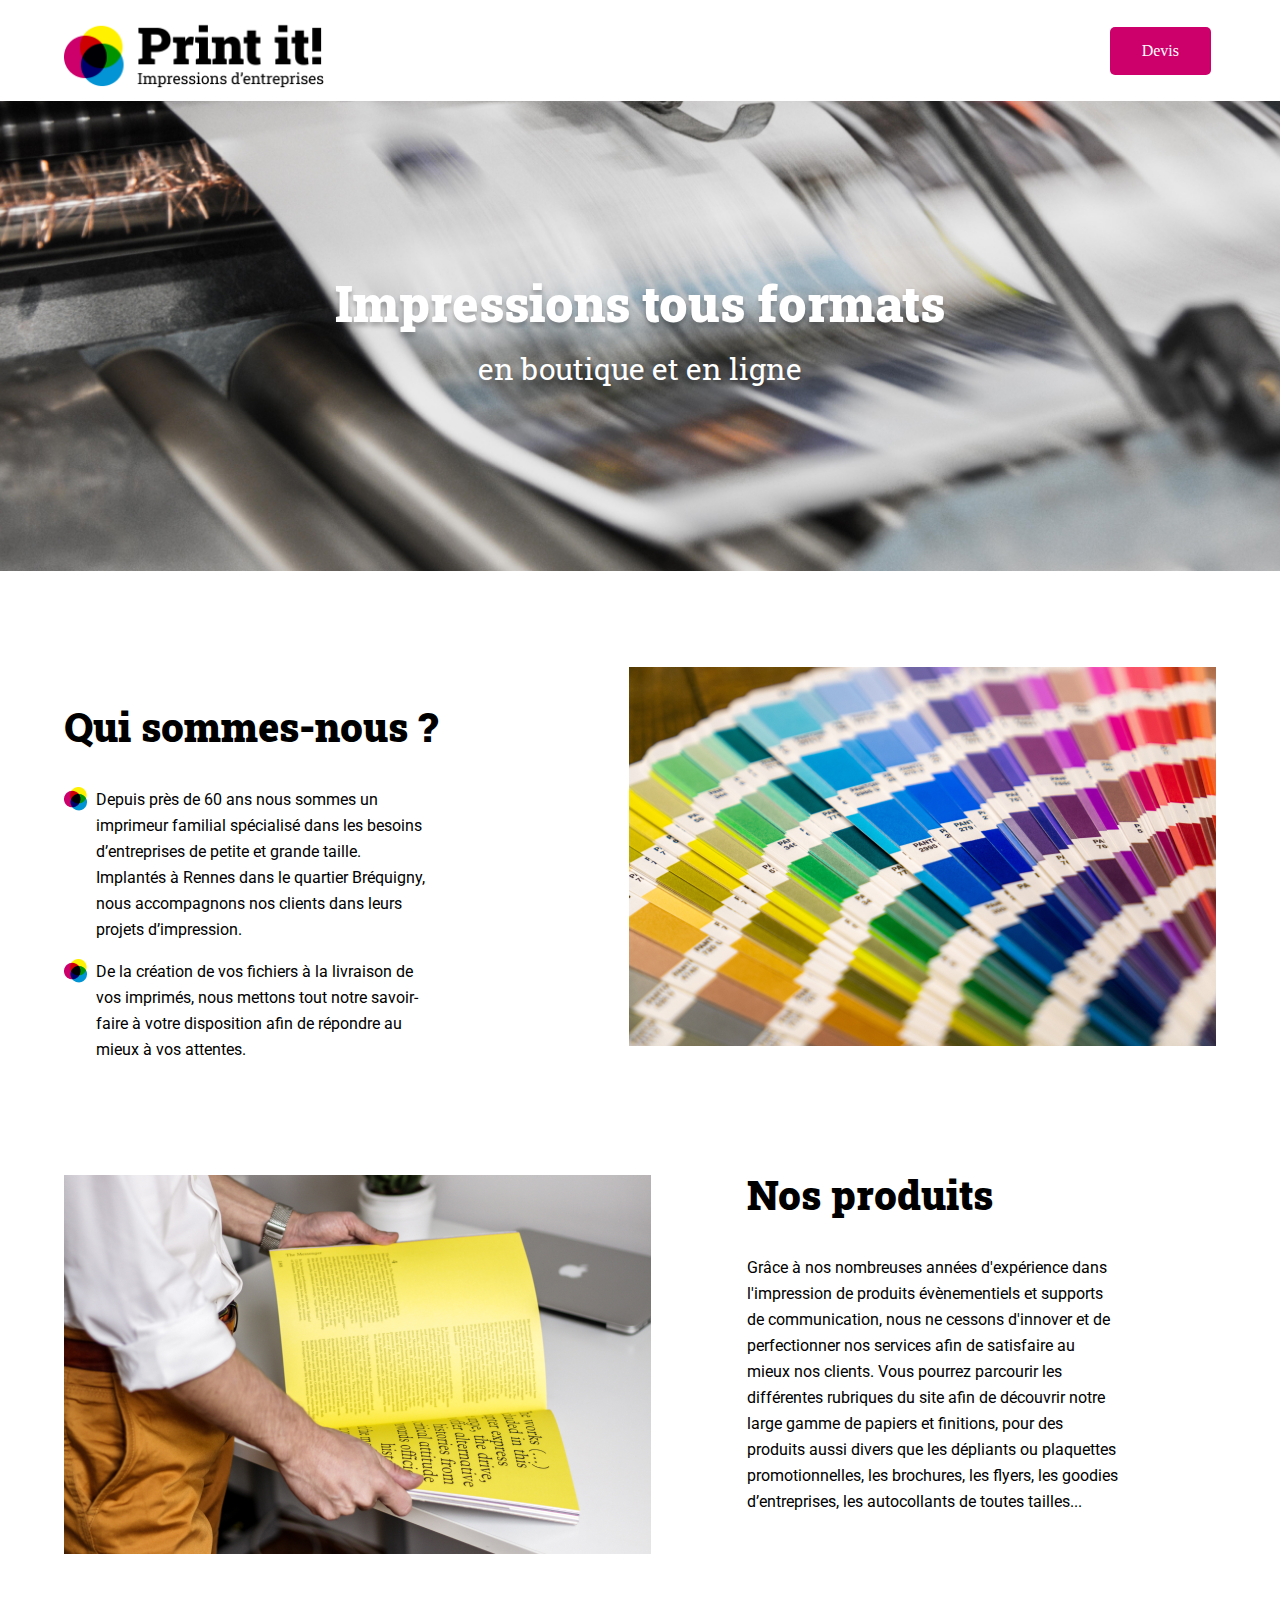
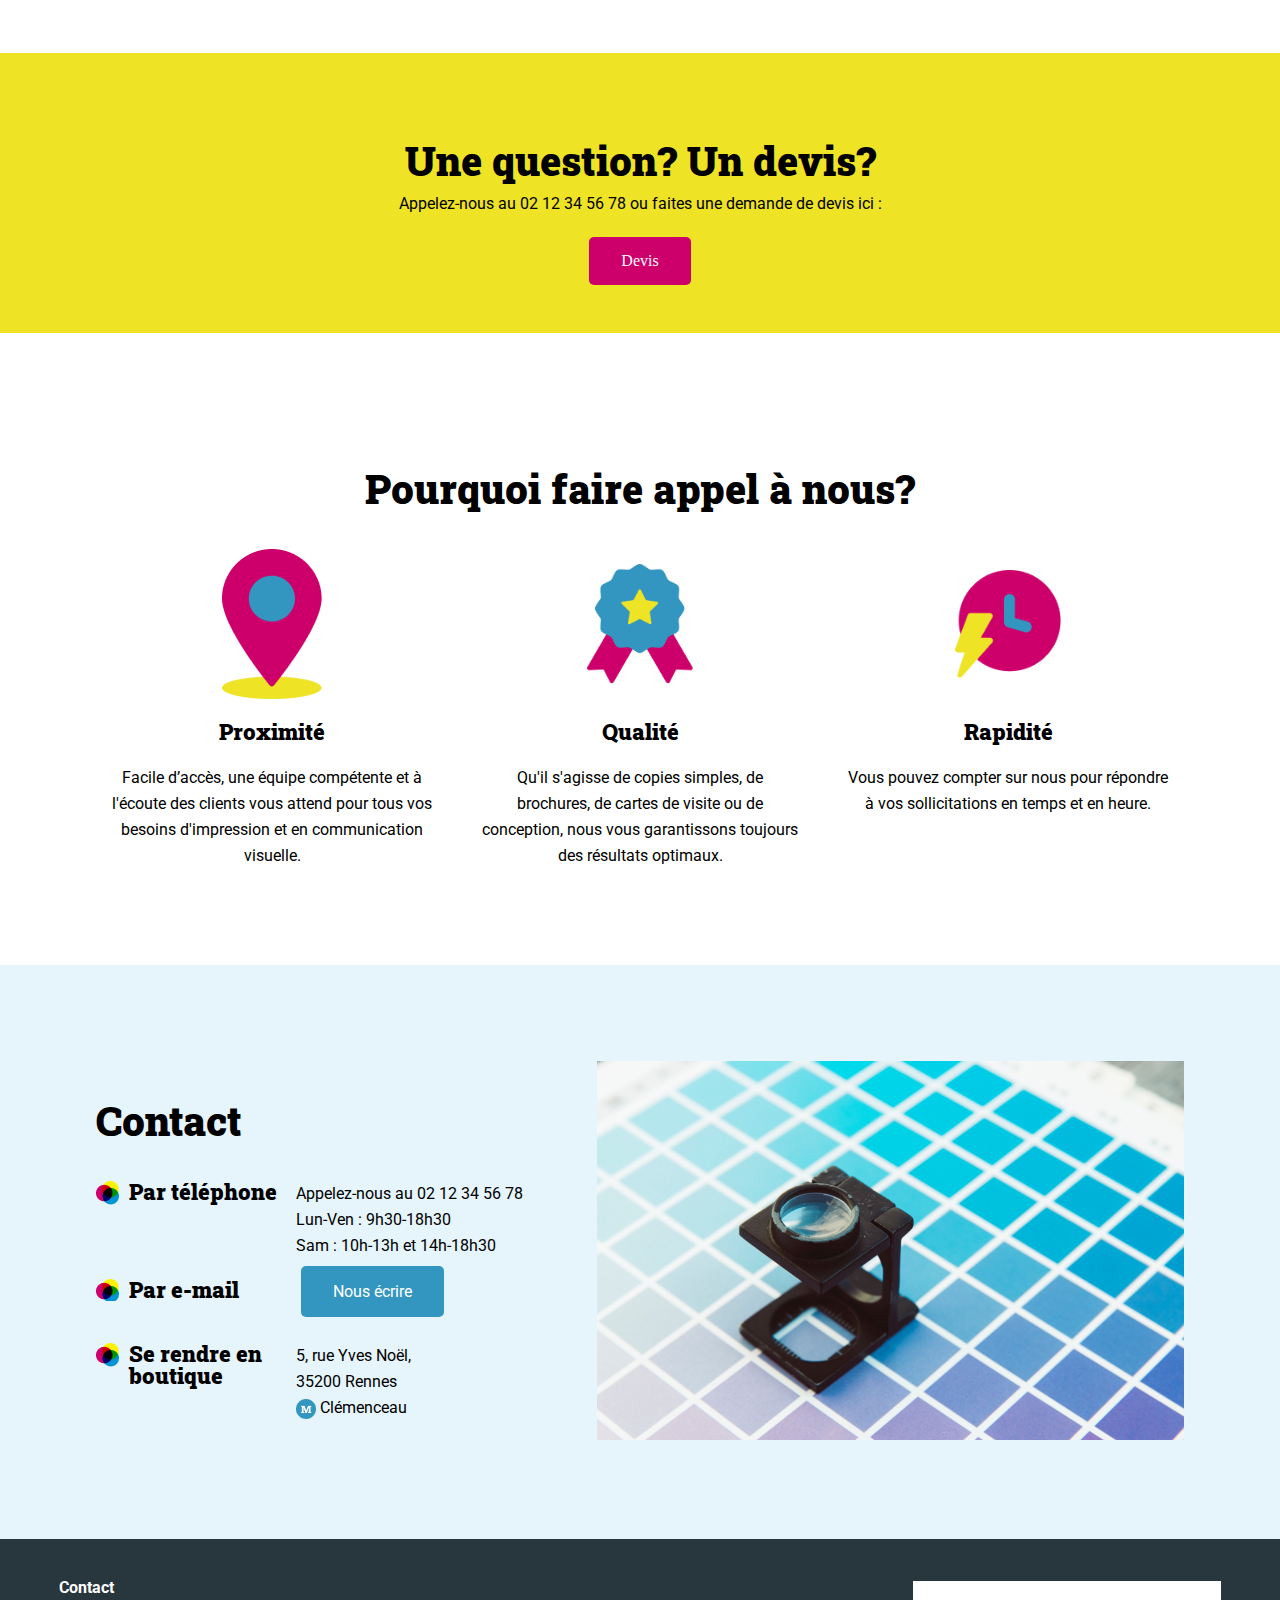
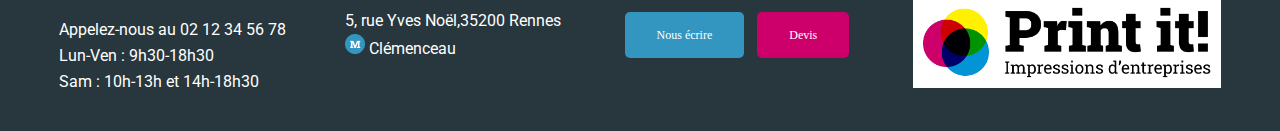
==== index.html @ c3cb7c1a "Print-it-JS-main" ====
<!DOCTYPE html>
<html lang="fr">
<head>
	<meta charset="UTF-8">
	<meta name="viewport" content="width=device-width, initial-scale=1.0">
	<title>Print it ! - Impressions d'entreprise</title>
	<link rel="stylesheet" href="./assets/style.css">
	<link rel="preconnect" href="https://fonts.googleapis.com">
	<link rel="preconnect" href="https://fonts.gstatic.com" crossorigin>
	<link href="https://fonts.googleapis.com/css2?family=Roboto:wght@400;700&family=Roboto+Slab:wght@400;900&display=swap" rel="stylesheet">
</head>
<body>
<header class="container">
	<h1>
		<img class="logo" src="./assets/images/logo.png" alt="Print it ! Impressions d'entreprises" >
	</h1>
	<a class="btn devis" href="mailto:contact@print-it.tld">Devis</a>
</header>
<main>
	<div id="banner">
		<img class="banner-img" src="./assets/images/slideshow/slide1.jpg" alt="Banner Print-it">
		<p>Impressions tous formats <span>en boutique et en ligne</span></p>
		<div class="dots">
		</div>
	</div>
	<section id="about-us" class="container">
		<div>
			<h2>Qui sommes-nous ?</h2>
			<ul>
				<li>Depuis près de 60 ans nous sommes un imprimeur familial spécialisé dans les besoins d’entreprises de petite et grande taille. Implantés à Rennes dans le quartier Bréquigny, nous accompagnons nos clients dans leurs projets d’impression.</li>
				<li>De la création de vos fichiers à la livraison de vos imprimés, nous mettons tout notre savoir-faire à votre disposition afin de répondre au mieux à vos attentes.</li>
			</ul>
		</div>
		<aside>
			<img src="./assets/images/colors.jpg" alt="palette multicolore">
		</aside>
	</section>
	<section id="products" class="container">
		<div>
			<h2>Nos produits</h2>
			<p>Grâce à nos nombreuses années d'expérience dans l'impression de produits évènementiels et supports de communication, nous ne cessons d'innover et de perfectionner nos services afin de satisfaire au mieux nos clients. Vous pourrez parcourir les différentes rubriques du site afin de découvrir notre large gamme de papiers et finitions, pour des produits aussi divers que les dépliants ou plaquettes promotionnelles, les brochures, les flyers, les goodies d’entreprises, les autocollants de toutes tailles... </p>
		</div>
		<aside>
			<img src="./assets/images/yellow-book.jpg" alt="Imprimeur avec un livre jaune dans les mains">
		</aside>

	</section>
	<section id="question" class="bg-yellow">
		<h2>Une question? Un devis?</h2>
		<p>Appelez-nous au 02 12 34 56 78 ou faites une demande de devis ici :</p>
		<a href="mailto:contact@print-it.tld" class="btn devis">Devis</a>
	</section>
	<section id="why-us" class="container">
		<h2>Pourquoi faire appel à nous?</h2>
		<div>
			<article>
				<img src="./assets/images/proximity-icon.png" alt="Icone Proximité">
				<h3>Proximité</h3>
				<p>Facile d’accès, une équipe compétente et à l'écoute des clients vous attend pour tous vos besoins d'impression et en communication visuelle.</p>
			</article>
			<article>
				<img src="./assets/images/quality-icon.png" alt="Icone Qualité">
				<h3>Qualité</h3>
				<p>Qu'il s'agisse de copies simples, de brochures, de cartes de visite ou de conception, nous vous garantissons toujours des résultats optimaux.</p>
			</article>
			<article>
				<img src="./assets/images/speedy-icon.png" alt="Rapidité Qualité">
				<h3>Rapidité</h3>
				<p>Vous pouvez compter sur nous pour répondre à vos sollicitations en temps et en heure.</p>
			</article>
		</div>
	</section>
	<section id="contact" class="bg-lightblue">
		<div class="container">
			<div>
				<h2>Contact</h2>
				<div>
					<h3>Par téléphone</h3>
					<ul>
						<li>Appelez-nous au 02 12 34 56 78</li>
						<li>Lun-Ven : 9h30-18h30</li>
						<li>Sam : 10h-13h et 14h-18h30</li>
					</ul>
				</div>
				<div>
					<h3>Par e-mail</h3>
					<p>
						<a href="mailto:contact@print-it.tld" class="btn">Nous écrire</a>
					</p>
				</div>
				<div>
					<h3>Se rendre en boutique</h3>
					<p>5, rue Yves Noël,<br>
						35200 Rennes<br>
						<img class="inline-icon" src="./assets/images/metro.png" alt="metro"/> Clémenceau</p>
				</div>
			</div>
			<div>
				<img src="./assets/images/magnifying-glass.jpg" alt="Loupe avec palette bleue">
			</div>

		</div>
	</section>
</main>
<footer>
	<div>
		<p class="footer-contact">Contact</p>
		<ul>
			<li>Appelez-nous au 02 12 34 56 78</li>
			<li>Lun-Ven : 9h30-18h30</li>
			<li>Sam : 10h-13h et 14h-18h30</li>
		</ul>
	</div>
	<div>
		<p>5, rue Yves Noël,35200 Rennes<br>
			<img src="./assets/images/metro.png" alt="metro"/> Clémenceau</p>
	</div>
	<div>
		<a href="mailto:contact@print-it.tld" class="btn">Nous écrire</a>
		<a href="mailto:contact@print-it.tld?subject=Demande&nbsp;de&nbsp;devis" class="btn devis">Devis</a>
	</div>
	<div>
		<img class="footer-logo" src="./assets/images/logo.png" alt="Print it ! Impressions d'entreprises" >
	</div>
</footer>
<script src="./assets/script.js"></script>
</body>
</html>
---- assets/style.css ----
/* variables declaration */
:root {
	--primary-color: #3396C0;
	--secondary-color: #CD006B;
	--third-color: #EEE325;
}

/* Reset CSS */
* {
	-webkit-box-sizing: border-box;
	-moz-box-sizing: border-box;
	box-sizing: border-box;
}
html, body, div, span, applet, object, iframe,
h1, h2, h3, h4, h5, h6, p, blockquote, pre,
a, abbr, acronym, address, big, cite, code,
del, dfn, em, img, ins, kbd, q, s, samp,
small, strike, strong, sub, sup, tt, var,
b, u, i, center,
dl, dt, dd, ol, ul, li,
fieldset, form, label, legend,
table, caption, tbody, tfoot, thead, tr, th, td,
article, aside, canvas, details, embed,
figure, figcaption, footer, header, hgroup,
menu, nav, output, ruby, section, summary,
time, mark, audio, video {
	margin: 0;
	padding: 0;
	border: 0;
	font: inherit;
	font-size: 100%;
	vertical-align: baseline;
}
/* HTML5 display-role reset for older browsers */
article, aside, details, figcaption, figure,
footer, header, hgroup, menu, nav, section {
	display: block;
}
body {
	line-height: 1;
}
ol, ul {
	list-style: none;
}
blockquote, q {
	quotes: none;
}
blockquote:before, blockquote:after,
q:before, q:after {
	content: none;
}
table {
	border-collapse: collapse;
	border-spacing: 0;
}
body {

}
section {
	margin-block: 6em;
}
h2 {
	font-family: 'Roboto Slab', sans-serif;
	font-size: 40px;
	font-weight: 900;
	margin-block: 1em;
}
h3{
	font-family: 'Roboto Slab', sans-serif;
	font-size: 22px;
	font-weight: 900;
	margin-block: 1em;
}

p, li {
	font-family: Roboto, sans-serif;
	font-size: 16px;
	line-height: 26px;
}
.container {
	max-width: 1440px;
	margin-inline:auto;
	padding-inline: 5%;
}
header {
	display: flex;
	justify-content: space-between;
	align-items: center;
}
.logo{
	width: 260px;
	margin-block: 10px;
}

.btn {
	background-color: var(--primary-color) ;
	padding: 16px 32px;
	margin-inline:5px;
	border-radius: 5px;
	color: white;
	text-decoration: none;
}
.devis {
	background-color: var(--secondary-color);
}

#banner {
	display: flex;
	flex-direction: column;
	align-items: center;
	justify-content: center;
	width: 100%;
	min-height: 470px;
	position: relative;
}
.banner-img {
	position: absolute;
	width: 100%;
	height: 100%;
	z-index: -1;
	object-fit: cover;
	object-position: center;
}
/* Code CSS en prévision de l'ajout d'un carousel pour la bannière */
/* Gestion des fleches du carrousel */
#banner .arrow {
	position: absolute;
}
#banner .arrow_left {
	left: 10px;
}
#banner .arrow_right {
	right: 10px;
}
/* Gestion des points du carrousel */
.dots {
	position: absolute;
	bottom: 40px;
	display: flex;
}
.dot {
	margin-inline: 5px;
	width: 13px;
	height: 13px;
	background-color: #ffffff00;
	border: 3px solid #fff;
	border-radius: 100%;
	box-shadow: 0 4px 4px rgba(0, 0, 0, 0.25);;
}
.dot_selected {
	background-color: #fff;
}
/* Fin du code CSS pour le carousel */
#banner p {
	font-family: 'Roboto Slab', sans-serif;
	font-weight: 900;
	font-size: 50px;
	line-height: 66px;
	color: white;
	text-shadow: 0 4px 4px rgba(0, 0, 0, 0.25);
	text-align: center;
}
#banner span {
	display: block;
	font-weight: 400;
	font-size: 30px;
}
#about-us {
	display: flex;
}
#about-us article, #about-us aside {
	flex:1;
}
#about-us li {
	background: url("./images/tricolor-icon.png") no-repeat left top;
	font-size: 16px;
	line-height: 26px;
	padding-left:2em;
	width: 65%;
	margin-bottom: 1em;

}

#products {
	display: flex;
	align-items: flex-start;
	flex-direction: row-reverse;
}
#products div, #products aside {
	flex:1;
}
#products div {
	padding: 0 6em;
}
#products h2 {
	margin-top: 0;
}
.bg-yellow {
	background-color: var(--third-color);
}
#question {
	display: flex;
	flex-direction: column;
	align-items: center;
	padding-block: 3em;
}
#question h2 {
	margin-bottom: 10px;
}
#question p {
	margin-bottom: 20px;
}

#why-us {
	display: flex;
	flex-direction: column;
	text-align: center;
}
#why-us > div{
	display: flex;
	justify-content: space-evenly;
}
#why-us article {
	max-width: 320px;
	display: flex;
	flex-direction: column;
}
#why-us img {
	width: 33%;
	height: 150px;
	text-align: center;
	margin-inline: auto;
	margin-block: 0;
	object-fit: contain;
}

.bg-lightblue{
	background-color: #E6F4FB;
}
#contact {
	margin-bottom: 0;
}
#contact article, #contact div {
	flex:1;
}


#contact .container {
	flex-direction: row;
	display: flex;
	padding: 6em ;
}

#contact .container > div > div {
	display: flex;
	padding-bottom: 20px;
}

#contact h3 {
	margin-top: 0;
	background: url("./images/tricolor-icon.png") no-repeat left top;
	padding-left:1.5em;
	width: 200px;
}
.inline-icon {
	vertical-align: middle;
}
footer {
	background-color: #28363D;
	color: white;
	display: flex;
	padding-block: 3em;
	justify-content: space-evenly;
	font-size: 12px;
	align-items: center;
}
footer div {

	position: relative;
}
.footer-logo {
	background-color: white;
	max-width: 308px;
	padding: 10px;
}
.footer-contact {
	margin-bottom: 1em;
	font-weight: 700;
	font-size: 16px;

}

@media all and (max-width: 1250px) {
	#contact > article {
		flex: 2;
	}
}
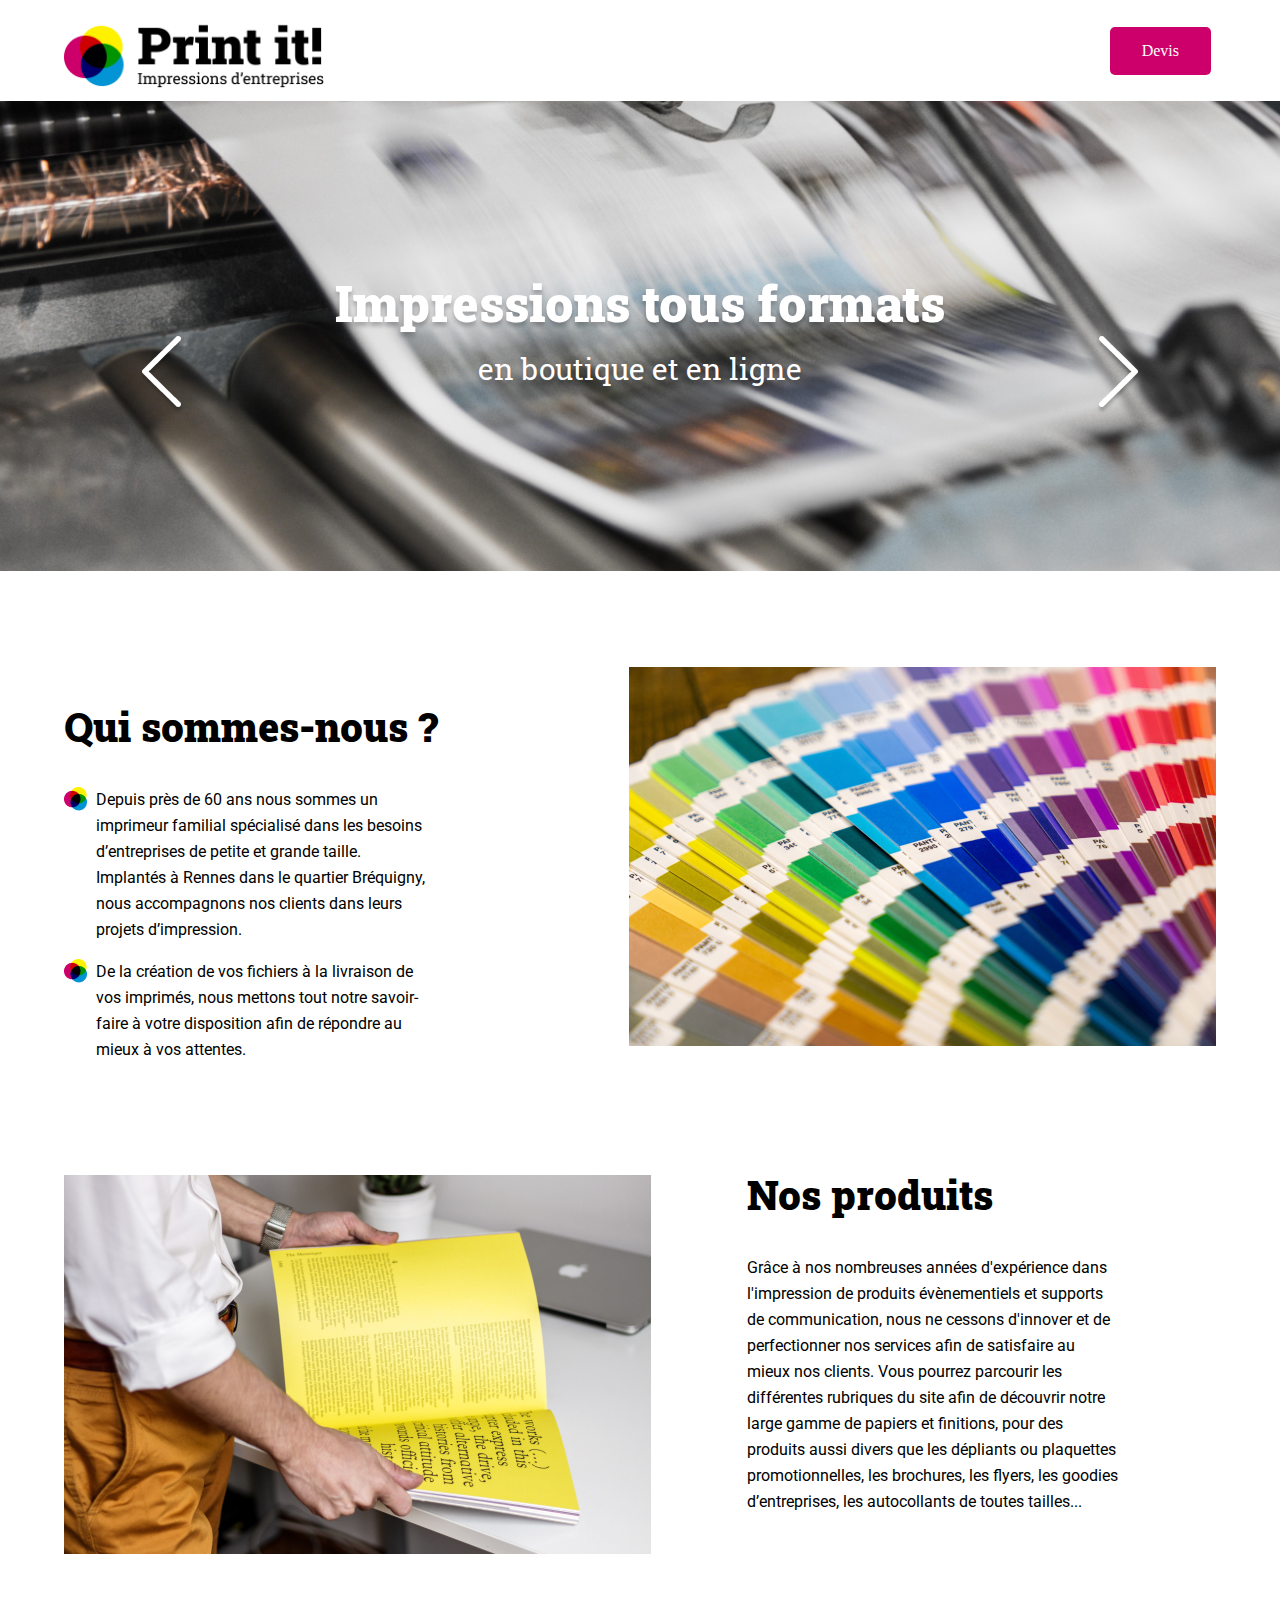
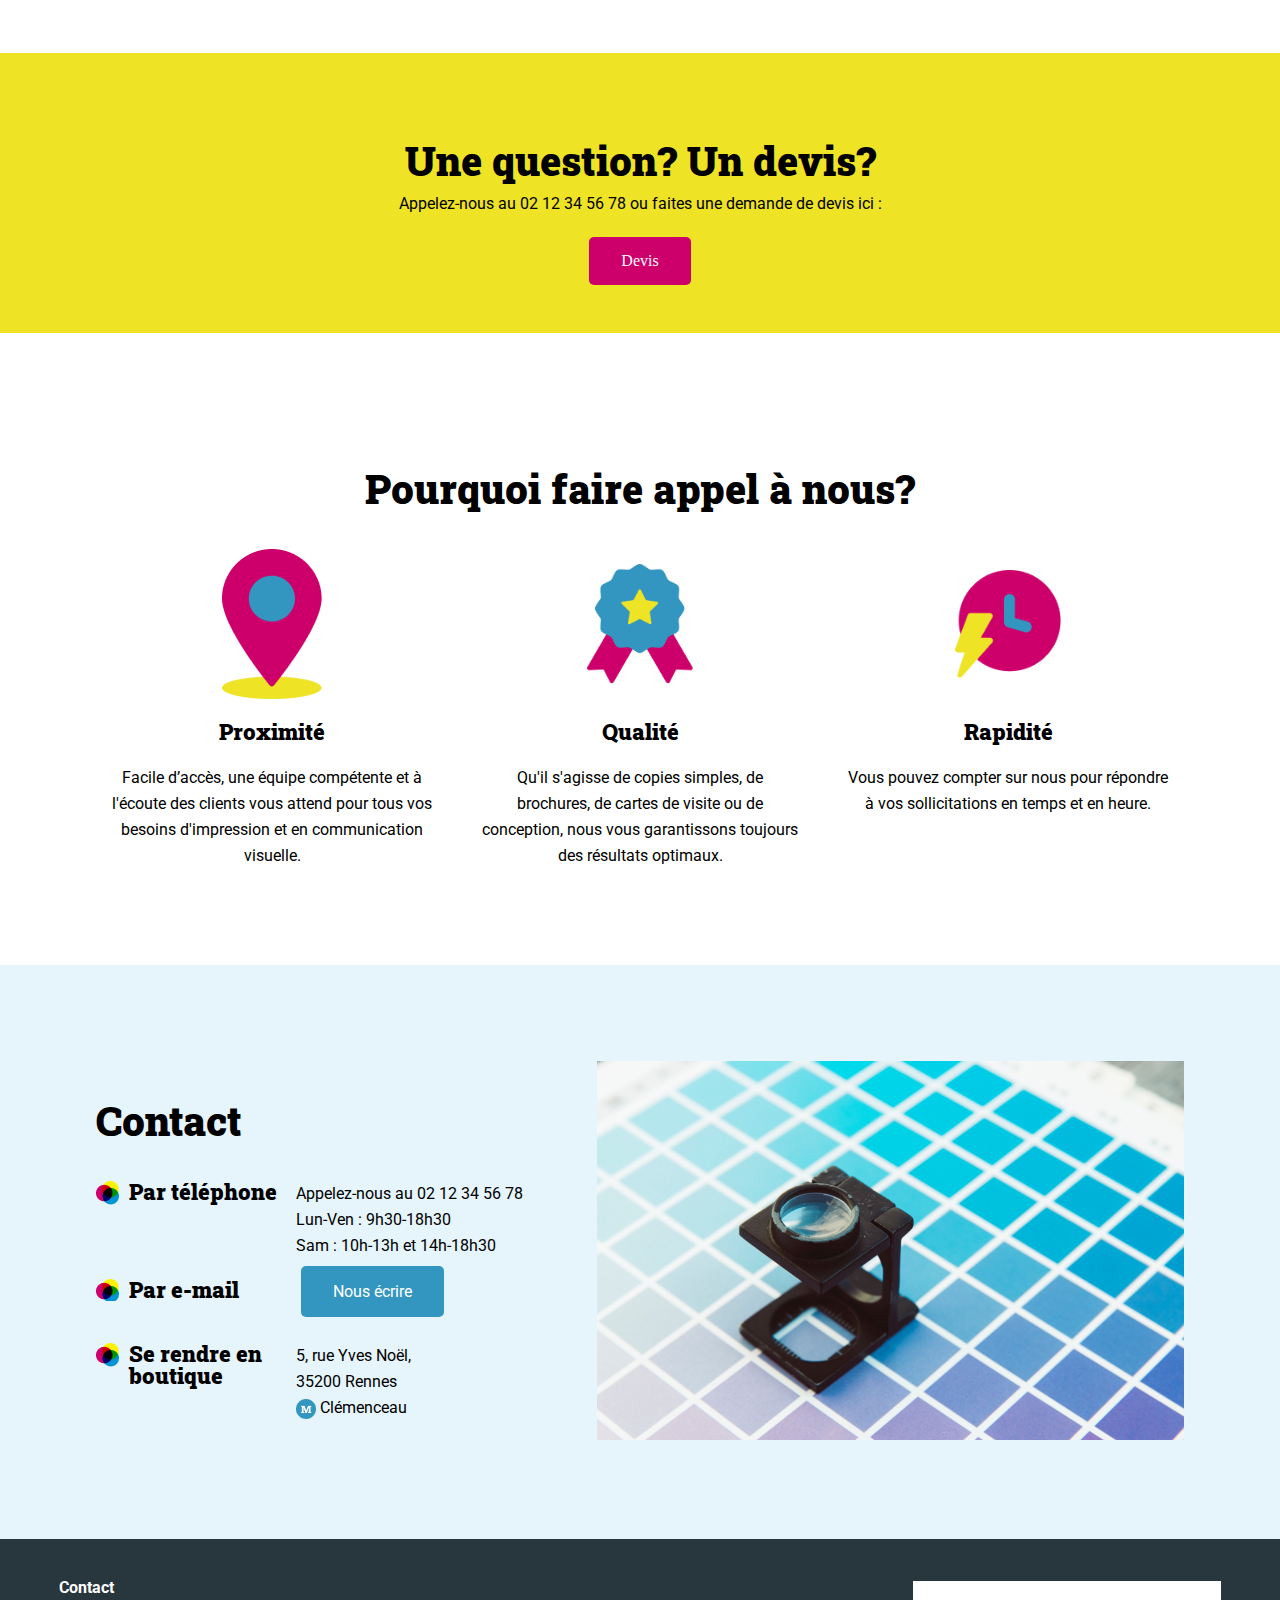
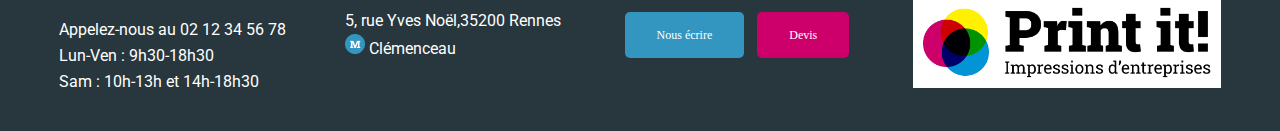
==== commit 0385802c: "ajout fleches" ====
--- a/index.html
+++ b/index.html
@@ -18,8 +18,13 @@
 </header>
 <main>
 	<div id="banner">
+		<div class="arrow">
+			<img src="./assets/images/arrow_left.png" alt="flêche gauche" class="arrow_left">
+			<img src="./assets/images/arrow_right.png" alt="flêche droite" class="arrow_right">
+		</div>
 		<img class="banner-img" src="./assets/images/slideshow/slide1.jpg" alt="Banner Print-it">
 		<p>Impressions tous formats <span>en boutique et en ligne</span></p>
+		
 		<div class="dots">
 		</div>
 	</div>
--- a/assets/style.css
+++ b/assets/style.css
@@ -125,11 +125,14 @@
 /* Gestion des fleches du carrousel */
 #banner .arrow {
 	position: absolute;
+	width: 80%;
 }
 #banner .arrow_left {
+	position: absolute;
 	left: 10px;
 }
 #banner .arrow_right {
+	position: absolute;
 	right: 10px;
 }
 /* Gestion des points du carrousel */
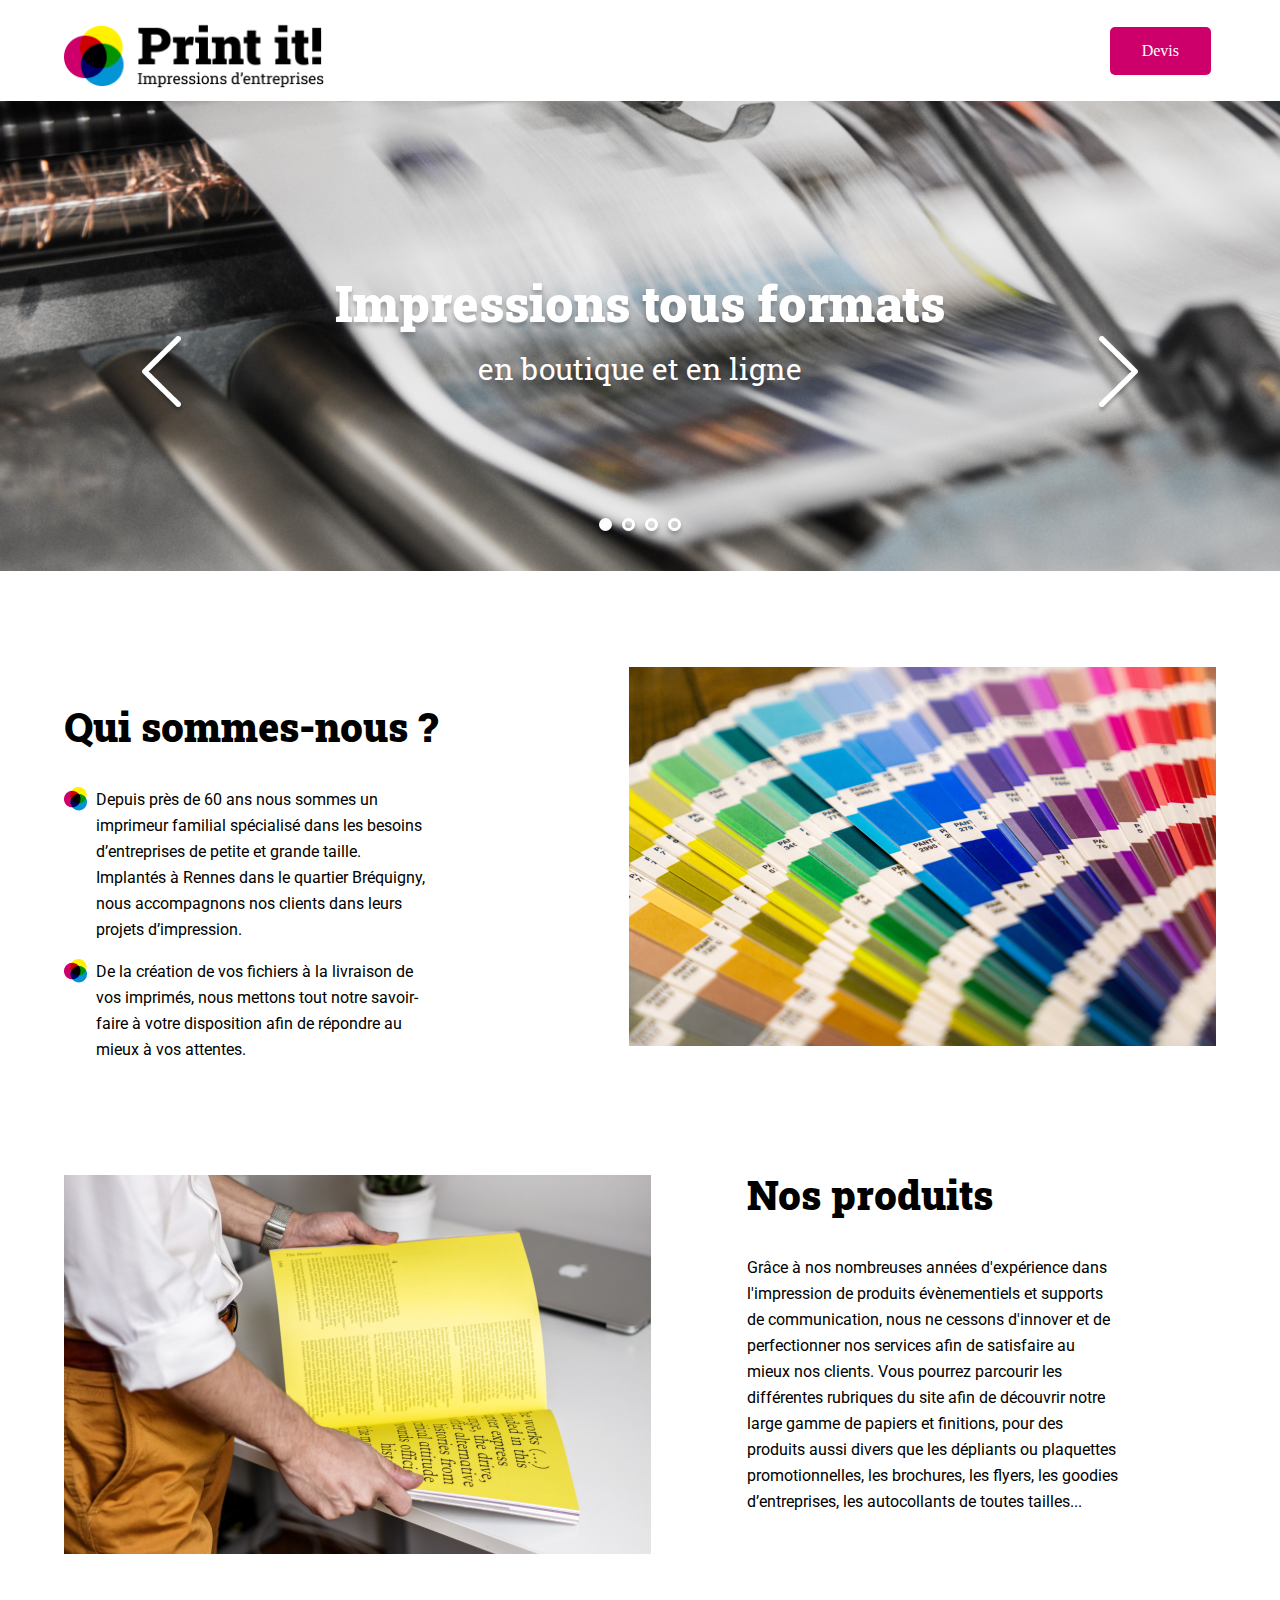
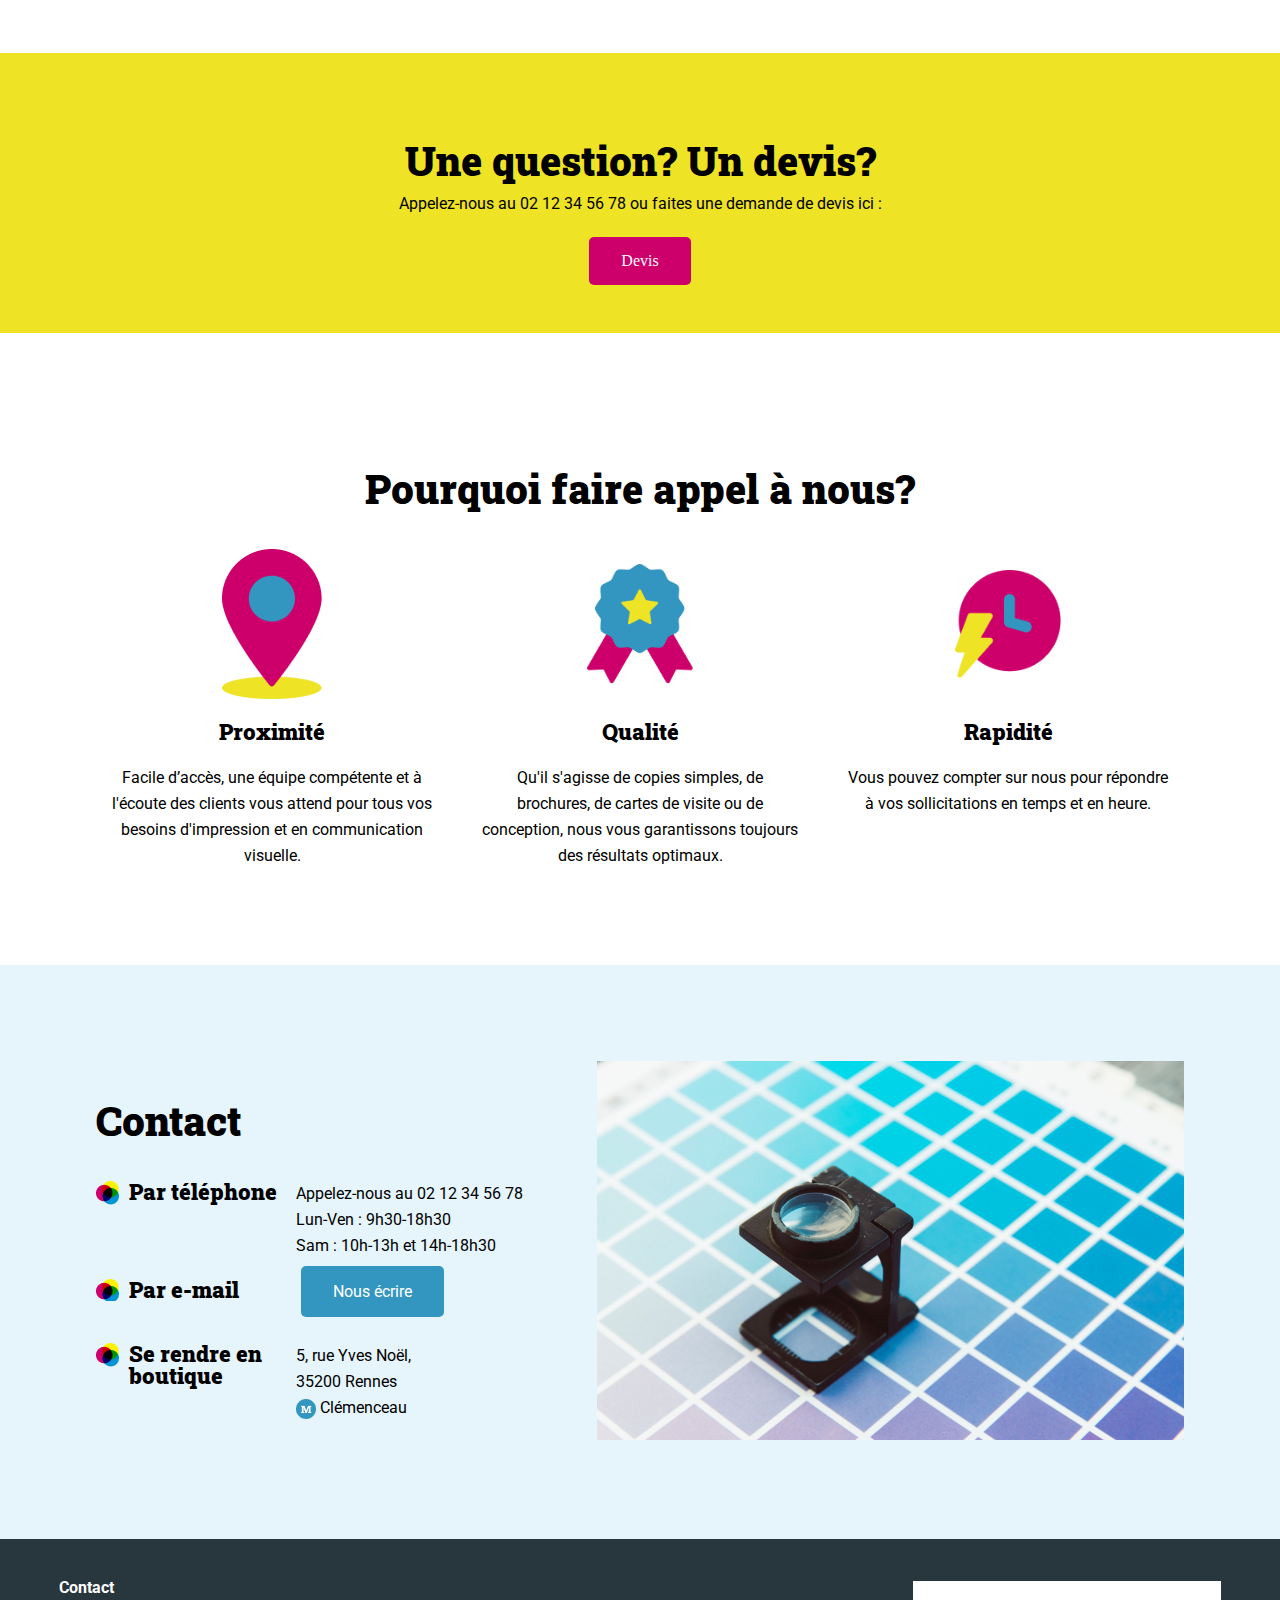
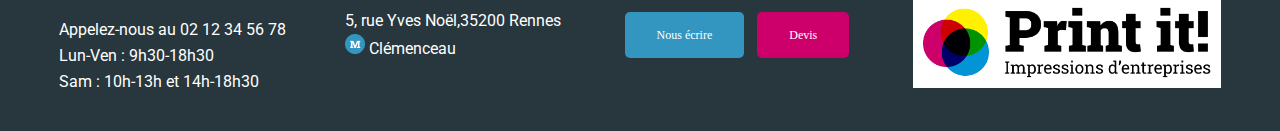
==== commit bea980d4: "ajout des point" ====
--- a/index.html
+++ b/index.html
@@ -24,8 +24,11 @@
 		</div>
 		<img class="banner-img" src="./assets/images/slideshow/slide1.jpg" alt="Banner Print-it">
 		<p>Impressions tous formats <span>en boutique et en ligne</span></p>
-		
 		<div class="dots">
+			<span class="dot dot_selected"></span>
+			<span class="dot"></span>
+			<span class="dot"></span>
+			<span class="dot"></span>
 		</div>
 	</div>
 	<section id="about-us" class="container">
